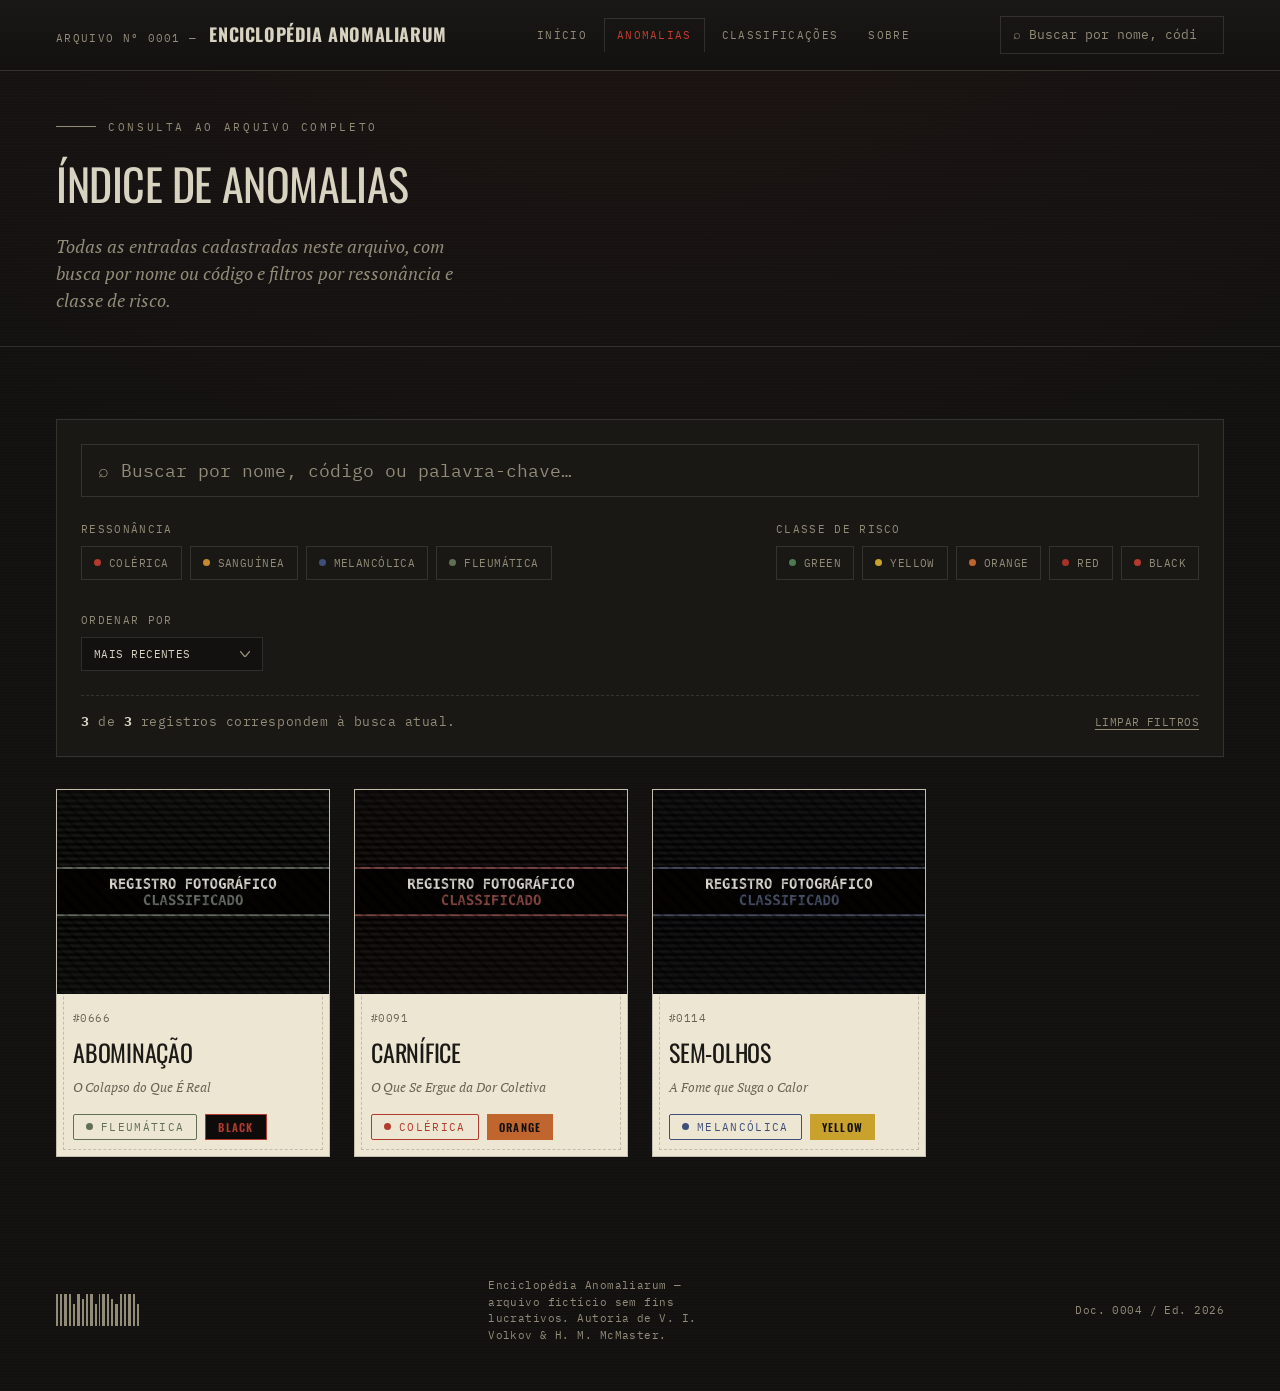
==== anomalias.html @ 09bd47bf "Add files via upload" ====
<!DOCTYPE html>
<html lang="pt-BR">
<head>
  <meta charset="UTF-8">
  <meta name="viewport" content="width=device-width, initial-scale=1.0">
  <title>Índice de Anomalias — Enciclopédia Anomaliarum</title>
  <meta name="description" content="Índice completo de anomalias classificadas, com busca por nome ou código e filtros por ressonância e classe de risco.">

  <link rel="preconnect" href="https://fonts.googleapis.com">
  <link rel="preconnect" href="https://fonts.gstatic.com" crossorigin>
  <link href="https://fonts.googleapis.com/css2?family=Oswald:wght@400;500;600;700&family=IBM+Plex+Mono:wght@400;500;600&family=PT+Serif:ital,wght@0,400;1,400;0,700&display=swap" rel="stylesheet">

  <link rel="stylesheet" href="css/reset.css">
  <link rel="stylesheet" href="css/variables.css">
  <link rel="stylesheet" href="css/style.css">
  <link rel="stylesheet" href="css/components.css">
</head>
<body>
  <a class="skip-link" href="#conteudo">Pular para o conteúdo</a>

  <header class="site-header">
    <div class="container site-header__bar">
      <a href="index.html" class="site-header__brand">
        <span class="case-no">ARQUIVO Nº 0001 —</span>
        <strong>Enciclopédia&nbsp;Anomaliarum</strong>
      </a>

      <nav class="site-nav" aria-label="Navegação principal">
        <a class="dossier-tab" href="index.html">Início</a>
        <a class="dossier-tab" href="anomalias.html" aria-current="page">Anomalias</a>
        <a class="dossier-tab" href="classificacoes.html">Classificações</a>
        <a class="dossier-tab" href="sobre.html">Sobre</a>
      </nav>

      <form class="site-header__search" role="search" action="anomalias.html" method="get">
        <label for="busca-global" class="visually-hidden">Buscar anomalia</label>
        <span aria-hidden="true">⌕</span>
        <input type="search" id="busca-global" name="q" placeholder="Buscar por nome, código…">
      </form>
    </div>
  </header>

  <main id="conteudo">
    <section class="page-hero">
      <div class="container">
        <p class="page-hero__eyebrow">Consulta ao arquivo completo</p>
        <h1 class="page-hero__title">Índice de anomalias</h1>
        <p class="page-hero__lede">
          Todas as entradas cadastradas neste arquivo, com busca por nome
          ou código e filtros por ressonância e classe de risco.
        </p>
      </div>
    </section>

    <section class="section" style="border-bottom: none;">
      <div class="container">

        <form class="filtro-painel" id="form-filtros" role="search" aria-label="Busca e filtros de anomalias">
          <div class="campo-busca-grande">
            <span aria-hidden="true">⌕</span>
            <label for="busca-indice" class="visually-hidden">Buscar por nome, código ou palavra-chave</label>
            <input type="search" id="busca-indice" name="q" placeholder="Buscar por nome, código ou palavra-chave…" autocomplete="off">
          </div>

          <div class="filtro-linha">
            <div class="filtro-grupo" role="group" aria-label="Filtrar por ressonância">
              <span class="filtro-grupo__label">Ressonância</span>
              <div class="filtro-grupo__opcoes" id="filtro-ressonancia">
                <button type="button" class="chip-toggle" style="--chip-cor: var(--res-colerica);" data-ressonancia="colerica" aria-pressed="false">Colérica</button>
                <button type="button" class="chip-toggle" style="--chip-cor: var(--res-sanguinea);" data-ressonancia="sanguinea" aria-pressed="false">Sanguínea</button>
                <button type="button" class="chip-toggle" style="--chip-cor: var(--res-melancolica);" data-ressonancia="melancolica" aria-pressed="false">Melancólica</button>
                <button type="button" class="chip-toggle" style="--chip-cor: var(--res-fleumatica);" data-ressonancia="fleumatica" aria-pressed="false">Fleumática</button>
              </div>
            </div>

            <div class="filtro-grupo" role="group" aria-label="Filtrar por classe de risco">
              <span class="filtro-grupo__label">Classe de risco</span>
              <div class="filtro-grupo__opcoes" id="filtro-classe">
                <button type="button" class="chip-toggle" style="--chip-cor: var(--classe-green);" data-classe="green" aria-pressed="false">Green</button>
                <button type="button" class="chip-toggle" style="--chip-cor: var(--classe-yellow);" data-classe="yellow" aria-pressed="false">Yellow</button>
                <button type="button" class="chip-toggle" style="--chip-cor: var(--classe-orange);" data-classe="orange" aria-pressed="false">Orange</button>
                <button type="button" class="chip-toggle" style="--chip-cor: var(--classe-red);" data-classe="red" aria-pressed="false">Red</button>
                <button type="button" class="chip-toggle" style="--chip-cor: var(--classe-black-outline);" data-classe="black" aria-pressed="false">Black</button>
              </div>
            </div>

            <div class="filtro-grupo">
              <label class="filtro-grupo__label" for="ordenacao">Ordenar por</label>
              <select class="select-mono" id="ordenacao" name="ordenacao">
                <option value="recentes">Mais recentes</option>
                <option value="alfabetica">Ordem alfabética</option>
                <option value="classe">Classe de risco</option>
              </select>
            </div>
          </div>

          <div class="filtro-rodape">
            <p class="resultado-contagem" id="resultado-contagem" aria-live="polite">Carregando arquivo…</p>
            <button type="button" class="btn-limpar" id="btn-limpar-filtros">Limpar filtros</button>
          </div>
        </form>

        <div class="grid-destaques" id="anomalias-grid" style="margin-top: var(--sp-6);" aria-live="polite">
          <div class="estado-vazio">
            <span class="estado-vazio__selo">Carregando</span>
            <h3 class="estado-vazio__titulo">Consultando o arquivo…</h3>
            <p class="estado-vazio__texto">Buscando os registros cadastrados.</p>
          </div>
        </div>

        <noscript>
          <p class="text-faded" style="margin-top: var(--sp-5);">
            Este índice depende de JavaScript para carregar os registros.
            Habilite o JavaScript do navegador para consultar as anomalias.
          </p>
        </noscript>
      </div>
    </section>
  </main>

  <footer class="site-footer">
    <div class="container site-footer__row">
      <div class="barcode" aria-hidden="true">
        <span></span><span></span><span></span><span></span><span></span>
        <span></span><span></span><span></span><span></span><span></span>
        <span></span><span></span><span></span><span></span><span></span>
        <span></span><span></span><span></span><span></span><span></span>
      </div>
      <p class="site-footer__legal">
        Enciclopédia Anomaliarum — arquivo fictício sem fins lucrativos.
        Autoria de V. I. Volkov &amp; H. M. McMaster.
      </p>
      <p class="barcode__caption text-faded">Doc. 0004 / Ed. 2026</p>
    </div>
  </footer>

  <script src="js/utils.js"></script>
  <script src="js/data-loader.js"></script>
  <script src="js/render-cards.js"></script>
  <script src="js/search.js"></script>
  <script src="js/main.js" defer></script>
  <script>
    (function () {
      "use strict";

      var Enciclopedia = window.Enciclopedia;
      var grid = document.getElementById("anomalias-grid");
      var contagemEl = document.getElementById("resultado-contagem");
      var campoBusca = document.getElementById("busca-indice");
      var selectOrdenacao = document.getElementById("ordenacao");
      var btnLimpar = document.getElementById("btn-limpar-filtros");
      var gruposChip = [
        { container: document.getElementById("filtro-ressonancia"), atributo: "ressonancia" },
        { container: document.getElementById("filtro-classe"), atributo: "classe" }
      ];

      var todasAnomalias = [];
      var estado = {
        texto: "",
        ressonancias: new Set(),
        classes: new Set(),
        ordenacao: "recentes"
      };

      function lerParametrosUrl() {
        var params = new URLSearchParams(window.location.search);
        var q = params.get("q");
        if (q) {
          estado.texto = q;
          campoBusca.value = q;
        }
        return params;
      }

      function atualizarContagem(qtdFiltrada, qtdTotal) {
        if (qtdTotal === 0) {
          contagemEl.innerHTML = "Nenhuma anomalia cadastrada no arquivo ainda.";
          return;
        }
        contagemEl.innerHTML =
          "<strong>" + qtdFiltrada + "</strong> de <strong>" + qtdTotal + "</strong> registro" +
          (qtdTotal === 1 ? "" : "s") + " correspondem à busca atual.";
      }

      function renderizarLista() {
        var resultado = Enciclopedia.search.aplicar(todasAnomalias, estado);
        atualizarContagem(resultado.length, todasAnomalias.length);

        if (resultado.length === 0) {
          if (todasAnomalias.length === 0) {
            Enciclopedia.renderCards.renderizarEstadoVazio(grid, {
              titulo: "Nenhuma anomalia cadastrada ainda",
              texto: "Este arquivo está sendo montado. Volte em breve — ou contribua com um novo registro (ver página Sobre)."
            });
          } else {
            Enciclopedia.renderCards.renderizarEstadoVazio(grid, {
              titulo: "Nenhum registro corresponde a esses filtros",
              texto: "Tente remover algum filtro ou ajustar o termo de busca."
            });
          }
          return;
        }

        Enciclopedia.renderCards.renderizar(resultado, grid);
        return resultado;
      }

      function alternarChip(botao, colecao) {
        var pressionado = botao.getAttribute("aria-pressed") === "true";
        botao.setAttribute("aria-pressed", String(!pressionado));
        var chave = botao.dataset.ressonancia || botao.dataset.classe;
        if (pressionado) {
          colecao.delete(chave);
        } else {
          colecao.add(chave);
        }
      }

      function limparFiltros() {
        estado.texto = "";
        estado.ressonancias.clear();
        estado.classes.clear();
        estado.ordenacao = "recentes";
        campoBusca.value = "";
        selectOrdenacao.value = "recentes";
        document.querySelectorAll(".chip-toggle").forEach(function (chip) {
          chip.setAttribute("aria-pressed", "false");
        });
        renderizarLista();
      }

      function sortearAnomalia() {
        if (todasAnomalias.length === 0) return;
        var escolhida = todasAnomalias[Math.floor(Math.random() * todasAnomalias.length)];
        limparFiltros();
        requestAnimationFrame(function () {
          var card = grid.querySelector('[data-slug="' + CSS.escape(escolhida.slug) + '"]');
          if (!card) return;
          card.scrollIntoView({ behavior: "smooth", block: "center" });
          card.classList.add("card-anomalia--sorteada");
          card.setAttribute("tabindex", "-1");
          card.focus({ preventScroll: true });
          setTimeout(function () {
            card.classList.remove("card-anomalia--sorteada");
          }, 2600);
        });
      }

      function inicializarEventos() {
        campoBusca.addEventListener(
          "input",
          Enciclopedia.utils.debounce(function () {
            estado.texto = campoBusca.value;
            renderizarLista();
          }, 200)
        );

        selectOrdenacao.addEventListener("change", function () {
          estado.ordenacao = selectOrdenacao.value;
          renderizarLista();
        });

        gruposChip.forEach(function (grupo) {
          if (!grupo.container) return;
          grupo.container.addEventListener("click", function (evento) {
            var botao = evento.target.closest(".chip-toggle");
            if (!botao) return;
            var colecao = grupo.atributo === "ressonancia" ? estado.ressonancias : estado.classes;
            alternarChip(botao, colecao);
            renderizarLista();
          });
        });

        btnLimpar.addEventListener("click", limparFiltros);

        document.getElementById("form-filtros").addEventListener("submit", function (evento) {
          evento.preventDefault();
        });
      }

      async function iniciar() {
        var params = lerParametrosUrl();
        inicializarEventos();

        try {
          todasAnomalias = await Enciclopedia.dataLoader.carregarTodas();
        } catch (erro) {
          Enciclopedia.renderCards.renderizarErro(grid, erro);
          contagemEl.textContent = "Não foi possível carregar o arquivo.";
          return;
        }

        renderizarLista();

        if (params.get("aleatoria") === "1") {
          sortearAnomalia();
        }
      }

      iniciar();
    })();
  </script>
</body>
</html>
---- css/variables.css ----
/* ==========================================================================
   variables.css — design tokens
   Enciclopédia Anomaliarum

   Direção visual: arquivo confidencial de uma instituição de contenção
   pós-soviética — sala de arquivo escura, pastas de papel envelhecido,
   carimbos de tinta vermelha, máquina de escrever, fichas datilografadas.
   ========================================================================== */

:root {
  /* ---------- Cor: base ---------- */
  --bg-void: #121110;         /* sala de arquivo — fundo geral do site */
  --bg-void-raised: #1a1815;  /* painéis sobre o fundo escuro */
  --bg-paper: #ede6d3;        /* papel envelhecido — cards, fichas */
  --bg-paper-dark: #ddd3b4;   /* papel em sombra / hover */
  --bg-paper-hatch: #e2d9bf;  /* variação para textura/hachura */

  --ink: #1c1a16;             /* tinta escura sobre papel */
  --ink-soft: #3a352c;
  --ink-faded: #6b6455;       /* texto secundário sobre papel */
  --paper-on-void: #d8d2c1;   /* texto claro tipo "papel" sobre o void */
  --paper-on-void-faded: #928b78;

  --red-stamp: #a6332b;       /* carimbo CLASSIFIED */
  --red-stamp-dark: #7c231d;
  --red-stamp-bright: #c23c2f;

  --line-hairline-void: rgba(216, 210, 193, 0.14);
  --line-hairline-paper: rgba(28, 26, 22, 0.2);
  --line-dashed-void: rgba(216, 210, 193, 0.28);

  /* ---------- Cor: ressonâncias ---------- */
  --res-colerica: #b23a2e;      /* vermelho — violência, instinto */
  --res-colerica-bg: #2a1512;
  --res-sanguinea: #c68a2e;     /* laranja/dourado — vício, êxtase */
  --res-sanguinea-bg: #2a2011;
  --res-melancolica: #3f4f7a;   /* azul petróleo/roxo escuro — perda, fim */
  --res-melancolica-bg: #141a29;
  --res-fleumatica: #616f57;    /* verde acinzentado — apatia, ausência */
  --res-fleumatica-bg: #191d16;

  /* ---------- Cor: classes de risco ---------- */
  --classe-green: #4c7a52;
  --classe-yellow: #c9a22e;
  --classe-orange: #c1652e;
  --classe-red: #a6332b;
  --classe-black: #0d0c0b;
  --classe-black-outline: #b23a2e;

  /* ---------- Tipografia ---------- */
  /* Display / carimbos / títulos institucionais — condensada, maiúscula */
  --font-display: "Oswald", "Arial Narrow", sans-serif;
  /* Dados de ficha, técnico, código — máquina de escrever */
  --font-mono: "IBM Plex Mono", "Courier New", monospace;
  /* Narrativa, descrições, lore — serifada, suporta cirílico */
  --font-serif: "PT Serif", Georgia, serif;

  --fs-000: 0.6875rem;  /* 11px — legendas, metadados */
  --fs-00: 0.8125rem;   /* 13px — corpo pequeno */
  --fs-0: 0.9375rem;    /* 15px — corpo padrão */
  --fs-1: 1.125rem;     /* 18px */
  --fs-2: 1.5rem;       /* 24px */
  --fs-3: 2rem;         /* 32px */
  --fs-4: 2.75rem;      /* 44px */
  --fs-5: 4.25rem;      /* 68px — hero */

  --lh-tight: 1.1;
  --lh-normal: 1.5;
  --lh-loose: 1.75;

  --tracking-tight: -0.01em;
  --tracking-normal: 0;
  --tracking-wide: 0.04em;
  --tracking-wider: 0.12em;
  --tracking-widest: 0.24em;

  /* ---------- Espaçamento ---------- */
  --sp-1: 0.25rem;
  --sp-2: 0.5rem;
  --sp-3: 0.75rem;
  --sp-4: 1rem;
  --sp-5: 1.5rem;
  --sp-6: 2rem;
  --sp-7: 3rem;
  --sp-8: 4.5rem;
  --sp-9: 6.5rem;

  /* ---------- Layout ---------- */
  --content-max: 76rem;
  --content-narrow: 44rem;
  --radius-none: 0;
  --radius-sm: 2px;

  /* ---------- Sombra / elevação (sutil, sem glow moderno) ---------- */
  --shadow-paper: 0 1px 0 rgba(0, 0, 0, 0.4), 0 12px 24px -12px rgba(0, 0, 0, 0.6);
  --shadow-stamp: 0 0 0 1px rgba(166, 51, 43, 0.35);

  /* ---------- Motion ---------- */
  --ease-out: cubic-bezier(0.16, 1, 0.3, 1);
  --dur-fast: 120ms;
  --dur-normal: 240ms;
  --dur-slow: 480ms;
}
---- css/style.css ----
/* ==========================================================================
   style.css — layout e estilos gerais
   Enciclopédia Anomaliarum
   ========================================================================== */

body {
  background: var(--bg-void);
  color: var(--paper-on-void);
  font-family: var(--font-serif);
  font-size: var(--fs-0);
  line-height: var(--lh-normal);
  background-image:
    radial-gradient(ellipse 80% 50% at 50% -10%, rgba(166, 51, 43, 0.08), transparent),
    repeating-linear-gradient(0deg, rgba(255,255,255,0.012) 0 1px, transparent 1px 3px);
}

.container {
  max-width: var(--content-max);
  margin-inline: auto;
  padding-inline: var(--sp-5);
}

a {
  transition: color var(--dur-fast) var(--ease-out);
}

/* ---------- Skip link (acessibilidade) ---------- */
.skip-link {
  position: absolute;
  left: -9999px;
  top: 0;
  background: var(--red-stamp);
  color: var(--bg-paper);
  padding: var(--sp-3) var(--sp-4);
  z-index: 100;
  font-family: var(--font-mono);
  text-transform: uppercase;
  letter-spacing: var(--tracking-wide);
}

.skip-link:focus {
  left: var(--sp-4);
  top: var(--sp-4);
}

:focus-visible {
  outline: 2px solid var(--red-stamp-bright);
  outline-offset: 2px;
}

/* ---------- Header ---------- */
.site-header {
  border-bottom: 1px solid var(--line-hairline-void);
  background: linear-gradient(180deg, var(--bg-void-raised), var(--bg-void));
  position: sticky;
  top: 0;
  z-index: 50;
  backdrop-filter: blur(6px);
}

.site-header__bar {
  display: flex;
  align-items: center;
  justify-content: space-between;
  gap: var(--sp-5);
  padding-block: var(--sp-4);
  flex-wrap: wrap;
}

.site-header__brand {
  display: flex;
  align-items: baseline;
  gap: var(--sp-3);
  font-family: var(--font-display);
  text-transform: uppercase;
  letter-spacing: var(--tracking-wide);
}

.site-header__brand .case-no {
  font-family: var(--font-mono);
  font-size: var(--fs-000);
  color: var(--paper-on-void-faded);
  letter-spacing: var(--tracking-wider);
}

.site-header__brand strong {
  font-size: var(--fs-1);
}

.site-nav {
  display: flex;
  gap: var(--sp-1);
  flex-wrap: wrap;
}

.site-header__search {
  display: flex;
  align-items: center;
  gap: var(--sp-2);
  border: 1px solid var(--line-hairline-void);
  padding: var(--sp-2) var(--sp-3);
  font-family: var(--font-mono);
  font-size: var(--fs-00);
  color: var(--paper-on-void-faded);
  min-width: 14rem;
}

.site-header__search input {
  flex: 1;
  color: var(--paper-on-void);
}

.site-header__search input::placeholder {
  color: var(--paper-on-void-faded);
}

/* ---------- Hero ---------- */
.hero {
  padding-block: var(--sp-9) var(--sp-8);
  position: relative;
  overflow: hidden;
  border-bottom: 1px solid var(--line-hairline-void);
}

.hero__hex-field {
  position: absolute;
  inset: 0;
  z-index: -1;
  opacity: 0.5;
  background-image: url("data:image/svg+xml,%3Csvg xmlns='http://www.w3.org/2000/svg' width='60' height='104' viewBox='0 0 60 104'%3E%3Cpath d='M30 0 L60 17.3 L60 52 L30 69.3 L0 52 L0 17.3 Z' fill='none' stroke='%23d8d2c1' stroke-opacity='0.10' stroke-width='1'/%3E%3C/svg%3E");
  background-size: 90px 156px;
  mask-image: radial-gradient(ellipse 70% 60% at 70% 20%, black, transparent 75%);
}

.hero__eyebrow {
  display: flex;
  align-items: center;
  gap: var(--sp-3);
  font-family: var(--font-mono);
  font-size: var(--fs-000);
  color: var(--paper-on-void-faded);
  text-transform: uppercase;
  letter-spacing: var(--tracking-widest);
  margin-bottom: var(--sp-5);
}

.hero__eyebrow::before {
  content: "";
  width: 2.5rem;
  height: 1px;
  background: var(--paper-on-void-faded);
}

.hero__grid {
  display: grid;
  grid-template-columns: 1fr auto;
  gap: var(--sp-7);
  align-items: end;
}

.hero__title-ru {
  font-family: var(--font-display);
  font-size: var(--fs-1);
  letter-spacing: var(--tracking-widest);
  color: var(--paper-on-void-faded);
  text-transform: uppercase;
  margin-bottom: var(--sp-2);
}

.hero__title {
  font-family: var(--font-display);
  font-size: clamp(2.5rem, 6vw, var(--fs-5));
  line-height: var(--lh-tight);
  letter-spacing: var(--tracking-tight);
  text-transform: uppercase;
  max-width: 16ch;
}

.hero__title em {
  font-style: normal;
  color: var(--red-stamp-bright);
}

.hero__lede {
  font-family: var(--font-serif);
  font-style: italic;
  font-size: var(--fs-1);
  color: var(--paper-on-void-faded);
  max-width: 42ch;
  margin-top: var(--sp-5);
}

.hero__actions {
  display: flex;
  gap: var(--sp-4);
  margin-top: var(--sp-6);
  flex-wrap: wrap;
}

.hero__stamp-wrap {
  justify-self: end;
}

/* ---------- Botões ---------- */
.btn {
  display: inline-flex;
  align-items: center;
  gap: var(--sp-2);
  padding: var(--sp-3) var(--sp-5);
  font-family: var(--font-mono);
  font-size: var(--fs-00);
  text-transform: uppercase;
  letter-spacing: var(--tracking-wide);
  border: 1px solid var(--paper-on-void);
  color: var(--paper-on-void);
}

.btn:hover,
.btn:focus-visible {
  background: var(--paper-on-void);
  color: var(--bg-void);
}

.btn--primary {
  background: var(--red-stamp);
  border-color: var(--red-stamp);
  color: var(--bg-paper);
}

.btn--primary:hover,
.btn--primary:focus-visible {
  background: var(--red-stamp-bright);
  border-color: var(--red-stamp-bright);
  color: var(--bg-paper);
}

/* ---------- Seções gerais ---------- */
.section {
  padding-block: var(--sp-8);
  border-bottom: 1px solid var(--line-hairline-void);
}

.section__header {
  display: flex;
  justify-content: space-between;
  align-items: baseline;
  gap: var(--sp-4);
  margin-bottom: var(--sp-6);
  flex-wrap: wrap;
}

.section__eyebrow {
  font-family: var(--font-mono);
  font-size: var(--fs-000);
  color: var(--paper-on-void-faded);
  text-transform: uppercase;
  letter-spacing: var(--tracking-widest);
}

.section__title {
  font-family: var(--font-display);
  font-size: var(--fs-3);
  text-transform: uppercase;
  letter-spacing: var(--tracking-tight);
}

.section__link {
  font-family: var(--font-mono);
  font-size: var(--fs-00);
  color: var(--red-stamp-bright);
  text-transform: uppercase;
  letter-spacing: var(--tracking-wide);
  white-space: nowrap;
}

/* ---------- Grid de destaques ---------- */
.grid-destaques {
  display: grid;
  grid-template-columns: repeat(auto-fill, minmax(15.5rem, 1fr));
  gap: var(--sp-5);
}

/* ---------- Painel de avisos ---------- */
.panel-aviso {
  background: var(--bg-void-raised);
  border: 1px solid var(--line-hairline-void);
  border-left: 3px solid var(--red-stamp);
  padding: var(--sp-5);
  display: flex;
  flex-direction: column;
  gap: var(--sp-2);
}

.panel-aviso__label {
  font-family: var(--font-mono);
  font-size: var(--fs-000);
  color: var(--red-stamp-bright);
  text-transform: uppercase;
  letter-spacing: var(--tracking-wider);
}

.panel-aviso__lista {
  display: flex;
  flex-direction: column;
  gap: var(--sp-3);
}

.panel-aviso__item {
  font-family: var(--font-mono);
  font-size: var(--fs-00);
  color: var(--paper-on-void-faded);
  padding-block: var(--sp-2);
  border-bottom: 1px dashed var(--line-hairline-void);
  display: flex;
  justify-content: space-between;
  gap: var(--sp-3);
}

.panel-aviso__item:last-child {
  border-bottom: none;
}

/* ---------- Bloco anomalia aleatória ---------- */
.panel-aleatoria {
  display: flex;
  flex-direction: column;
  align-items: flex-start;
  gap: var(--sp-4);
  background: var(--bg-paper);
  color: var(--ink);
  padding: var(--sp-6);
  position: relative;
}

.panel-aleatoria::before {
  content: "";
  position: absolute;
  inset: 6px;
  border: 1px dashed var(--line-hairline-paper);
  pointer-events: none;
}

.panel-aleatoria__title {
  font-family: var(--font-display);
  font-size: var(--fs-2);
  text-transform: uppercase;
}

.panel-aleatoria__desc {
  font-family: var(--font-serif);
  font-style: italic;
  color: var(--ink-faded);
  max-width: 32ch;
}

/* ---------- Footer ---------- */
.site-footer {
  padding-block: var(--sp-7);
}

.site-footer__row {
  display: flex;
  justify-content: space-between;
  align-items: center;
  gap: var(--sp-5);
  flex-wrap: wrap;
  color: var(--paper-on-void-faded);
}

.site-footer__legal {
  font-family: var(--font-mono);
  font-size: var(--fs-000);
  letter-spacing: var(--tracking-wide);
  max-width: 34ch;
}

/* ---------- Utilitários ---------- */
.text-faded { color: var(--paper-on-void-faded); }
.visually-hidden {
  position: absolute;
  width: 1px;
  height: 1px;
  overflow: hidden;
  clip: rect(0 0 0 0);
  white-space: nowrap;
}

/* ---------- Responsivo ---------- */
@media (max-width: 56rem) {
  .hero__grid {
    grid-template-columns: 1fr;
  }
  .hero__stamp-wrap {
    justify-self: start;
  }
}

@media (max-width: 40rem) {
  .container { padding-inline: var(--sp-4); }
  .site-header__search { display: none; }
  .hero { padding-block: var(--sp-7) var(--sp-6); }
}
---- css/components.css ----
/* ==========================================================================
   components.css — carimbos, selos, hexágonos, badges, barcode, cards
   Enciclopédia Anomaliarum
   ========================================================================== */

/* ---------- Carimbo CLASSIFIED ---------- */
.stamp {
  display: inline-flex;
  align-items: center;
  gap: var(--sp-2);
  padding: var(--sp-2) var(--sp-4);
  border: 3px solid var(--red-stamp);
  color: var(--red-stamp);
  font-family: var(--font-display);
  font-size: var(--fs-1);
  font-weight: 600;
  letter-spacing: var(--tracking-widest);
  text-transform: uppercase;
  transform: rotate(-4deg);
  mix-blend-mode: multiply;
  opacity: 0.9;
  position: relative;
  filter: saturate(1.1);
}

.stamp::before,
.stamp::after {
  content: "";
  position: absolute;
  border: 1px solid currentColor;
  opacity: 0.5;
}

.stamp::before {
  inset: 4px;
}

.stamp--sm {
  font-size: var(--fs-000);
  padding: var(--sp-1) var(--sp-3);
  border-width: 2px;
}

/* Textura de tinta desgastada por cima do carimbo */
.stamp__grain {
  position: absolute;
  inset: -6px;
  pointer-events: none;
  opacity: 0.5;
  background-image:
    radial-gradient(circle at 20% 30%, transparent 60%, rgba(0,0,0,0.4) 100%),
    repeating-linear-gradient(115deg, rgba(0,0,0,0.05) 0 2px, transparent 2px 5px);
}

/* ---------- Selo de Ressonância ---------- */
.badge-ressonancia {
  display: inline-flex;
  align-items: center;
  gap: var(--sp-2);
  padding: var(--sp-1) var(--sp-3);
  font-family: var(--font-mono);
  font-size: var(--fs-000);
  letter-spacing: var(--tracking-wider);
  text-transform: uppercase;
  border: 1px solid currentColor;
  border-radius: var(--radius-sm);
}

.badge-ressonancia::before {
  content: "";
  width: 7px;
  height: 7px;
  border-radius: 50%;
  background: currentColor;
  flex-shrink: 0;
}

.badge-ressonancia--colerica   { color: var(--res-colerica); }
.badge-ressonancia--sanguinea  { color: var(--res-sanguinea); }
.badge-ressonancia--melancolica{ color: var(--res-melancolica); }
.badge-ressonancia--fleumatica { color: var(--res-fleumatica); }

/* ---------- Selo de Classe de risco ---------- */
.badge-classe {
  display: inline-flex;
  align-items: center;
  padding: var(--sp-1) var(--sp-3);
  font-family: var(--font-display);
  font-size: var(--fs-000);
  font-weight: 600;
  letter-spacing: var(--tracking-wider);
  text-transform: uppercase;
  color: var(--bg-void);
}

.badge-classe--green  { background: var(--classe-green); }
.badge-classe--yellow { background: var(--classe-yellow); }
.badge-classe--orange { background: var(--classe-orange); }
.badge-classe--red    { background: var(--classe-red); color: var(--paper-on-void); }
.badge-classe--black  {
  background: var(--classe-black);
  color: var(--classe-black-outline);
  border: 1px solid var(--classe-black-outline);
}

/* ---------- Hexágono de atributo ---------- */
.hex {
  --hex-size: 64px;
  width: var(--hex-size);
  height: calc(var(--hex-size) * 1.1547);
  clip-path: polygon(50% 0%, 100% 25%, 100% 75%, 50% 100%, 0% 75%, 0% 25%);
  background: var(--bg-void-raised);
  border: 1px solid var(--line-hairline-void);
  display: flex;
  align-items: center;
  justify-content: center;
  flex-direction: column;
  gap: 2px;
  color: var(--paper-on-void);
  font-family: var(--font-mono);
}

.hex__value {
  font-size: var(--fs-2);
  font-weight: 700;
  line-height: 1;
}

.hex__label {
  font-size: 0.55rem;
  letter-spacing: var(--tracking-wider);
  text-transform: uppercase;
  color: var(--paper-on-void-faded);
}

/* Barra de atributo (alternativa linear ao hexágono, ex: 3/5) */
.attr-bar {
  display: grid;
  grid-template-columns: 6.5rem 1fr auto;
  align-items: center;
  gap: var(--sp-3);
  font-family: var(--font-mono);
  font-size: var(--fs-00);
}

.attr-bar__label {
  text-transform: uppercase;
  letter-spacing: var(--tracking-wide);
  color: var(--ink-faded);
}

.attr-bar__track {
  display: flex;
  gap: 3px;
  height: 10px;
}

.attr-bar__seg {
  flex: 1;
  background: var(--line-hairline-paper);
}

.attr-bar__seg--filled {
  background: var(--red-stamp);
}

.attr-bar__value {
  color: var(--ink-faded);
  font-variant-numeric: tabular-nums;
}

/* ---------- Barcode ---------- */
.barcode {
  display: flex;
  align-items: flex-end;
  gap: 2px;
  height: 32px;
}

.barcode span {
  display: block;
  width: 2px;
  background: currentColor;
  height: 100%;
}

.barcode span:nth-child(3n)  { width: 3px; }
.barcode span:nth-child(5n)  { height: 70%; }
.barcode span:nth-child(7n)  { height: 85%; }
.barcode span:nth-child(11n) { width: 1px; }

.barcode__caption {
  font-family: var(--font-mono);
  font-size: var(--fs-000);
  letter-spacing: var(--tracking-wide);
}

/* ---------- Card de anomalia ---------- */
.card-anomalia {
  background: var(--bg-paper);
  color: var(--ink);
  border: 1px solid var(--line-hairline-paper);
  display: flex;
  flex-direction: column;
  position: relative;
  isolation: isolate;
  transition: transform var(--dur-normal) var(--ease-out);
}

.card-anomalia::before {
  content: "";
  position: absolute;
  inset: 0;
  border: 1px dashed var(--line-hairline-paper);
  margin: 6px;
  pointer-events: none;
  z-index: -1;
}

.card-anomalia:hover,
.card-anomalia:focus-visible {
  transform: translateY(-3px);
}

.card-anomalia__media {
  aspect-ratio: 4 / 3;
  background: var(--bg-paper-hatch);
  overflow: hidden;
}

.card-anomalia__media img {
  width: 100%;
  height: 100%;
  object-fit: cover;
  filter: grayscale(0.5) contrast(1.05);
}

.card-anomalia__body {
  padding: var(--sp-4);
  display: flex;
  flex-direction: column;
  gap: var(--sp-2);
}

.card-anomalia__id {
  font-family: var(--font-mono);
  font-size: var(--fs-000);
  color: var(--ink-faded);
  letter-spacing: var(--tracking-wide);
}

.card-anomalia__nome {
  font-family: var(--font-display);
  font-size: var(--fs-2);
  letter-spacing: var(--tracking-tight);
  text-transform: uppercase;
}

.card-anomalia__titulo {
  font-family: var(--font-serif);
  font-style: italic;
  font-size: var(--fs-00);
  color: var(--ink-faded);
}

.card-anomalia__meta {
  display: flex;
  flex-wrap: wrap;
  gap: var(--sp-2);
  margin-top: var(--sp-2);
}

/* ---------- Hero secundário (páginas de conteúdo fixo) ---------- */
.page-hero {
  padding-block: var(--sp-7) var(--sp-6);
  border-bottom: 1px solid var(--line-hairline-void);
  position: relative;
}

.page-hero__eyebrow {
  font-family: var(--font-mono);
  font-size: var(--fs-000);
  color: var(--paper-on-void-faded);
  text-transform: uppercase;
  letter-spacing: var(--tracking-widest);
  display: flex;
  align-items: center;
  gap: var(--sp-3);
  margin-bottom: var(--sp-4);
}

.page-hero__eyebrow::before {
  content: "";
  width: 2.5rem;
  height: 1px;
  background: var(--paper-on-void-faded);
}

.page-hero__title {
  font-family: var(--font-display);
  font-size: clamp(2rem, 5vw, var(--fs-4));
  text-transform: uppercase;
  letter-spacing: var(--tracking-tight);
  max-width: 20ch;
}

.page-hero__lede {
  font-family: var(--font-serif);
  font-style: italic;
  font-size: var(--fs-1);
  color: var(--paper-on-void-faded);
  max-width: 48ch;
  margin-top: var(--sp-4);
}

/* ---------- Prosa (texto corrido em páginas de conteúdo) ---------- */
.prose {
  max-width: var(--content-narrow);
  font-family: var(--font-serif);
  font-size: var(--fs-1);
  line-height: var(--lh-loose);
  color: var(--paper-on-void);
}

.prose p + p {
  margin-top: var(--sp-4);
}

.prose strong {
  color: var(--red-stamp-bright);
  font-weight: 700;
}

.prose em {
  color: var(--paper-on-void-faded);
}

.prose h3 {
  font-family: var(--font-display);
  font-size: var(--fs-2);
  text-transform: uppercase;
  letter-spacing: var(--tracking-tight);
  margin-top: var(--sp-7);
  margin-bottom: var(--sp-3);
  color: var(--paper-on-void);
}

.prose ul {
  margin-top: var(--sp-3);
  display: flex;
  flex-direction: column;
  gap: var(--sp-2);
}

.prose li {
  padding-left: var(--sp-5);
  position: relative;
}

.prose li::before {
  content: "—";
  position: absolute;
  left: 0;
  color: var(--red-stamp);
}

/* ---------- Caixa de definição (ex: "O que é uma Anomalia") ---------- */
.definicao-box {
  background: var(--bg-paper);
  color: var(--ink);
  padding: var(--sp-6);
  position: relative;
  max-width: var(--content-narrow);
}

.definicao-box::before {
  content: "";
  position: absolute;
  inset: 6px;
  border: 1px dashed var(--line-hairline-paper);
  pointer-events: none;
}

.definicao-box__termo {
  display: inline-flex;
  align-items: center;
  gap: var(--sp-2);
  font-family: var(--font-mono);
  font-size: var(--fs-000);
  letter-spacing: var(--tracking-widest);
  text-transform: uppercase;
  color: var(--red-stamp);
  margin-bottom: var(--sp-3);
}

.definicao-box__texto {
  font-family: var(--font-serif);
  font-size: var(--fs-1);
  line-height: var(--lh-loose);
}

.definicao-box__texto strong {
  font-family: var(--font-display);
  font-style: normal;
  text-transform: uppercase;
  letter-spacing: var(--tracking-wide);
}

/* ---------- Card de ressonância (página Classificações) ---------- */
.card-ressonancia {
  background: var(--bg-void-raised);
  border: 1px solid var(--line-hairline-void);
  border-top: 3px solid var(--res-cor, var(--red-stamp));
  padding: var(--sp-5);
  display: flex;
  flex-direction: column;
  gap: var(--sp-4);
}

.card-ressonancia__nome {
  font-family: var(--font-display);
  font-size: var(--fs-2);
  text-transform: uppercase;
  letter-spacing: var(--tracking-tight);
  color: var(--res-cor, var(--paper-on-void));
  display: flex;
  align-items: center;
  gap: var(--sp-3);
}

.card-ressonancia__nome::before {
  content: "";
  width: 12px;
  height: 12px;
  border-radius: 50%;
  background: var(--res-cor, var(--paper-on-void));
  flex-shrink: 0;
}

.card-ressonancia__nome-original {
  font-family: var(--font-mono);
  font-size: var(--fs-000);
  color: var(--paper-on-void-faded);
  letter-spacing: var(--tracking-wide);
  text-transform: none;
}

.card-ressonancia__desc {
  font-family: var(--font-serif);
  font-style: italic;
  font-size: var(--fs-00);
  color: var(--paper-on-void-faded);
}

.chip-list {
  display: flex;
  flex-wrap: wrap;
  gap: var(--sp-2);
}

.chip {
  font-family: var(--font-mono);
  font-size: var(--fs-000);
  letter-spacing: var(--tracking-wide);
  text-transform: uppercase;
  padding: var(--sp-1) var(--sp-2);
  border: 1px solid var(--line-hairline-void);
  color: var(--paper-on-void-faded);
}

/* ---------- Exemplos fantásticos (referências de ficção por ressonância) ---------- */
.card-ressonancia__exemplos {
  margin-top: var(--sp-4);
  padding-top: var(--sp-3);
  border-top: 1px dashed var(--line-hairline-void);
}

.card-ressonancia__exemplos-label {
  display: block;
  font-family: var(--font-mono);
  font-size: var(--fs-000);
  letter-spacing: var(--tracking-wider);
  text-transform: uppercase;
  color: var(--res-cor, var(--paper-on-void-faded));
  margin-bottom: var(--sp-2);
}

.lista-exemplos {
  display: flex;
  flex-wrap: wrap;
  column-gap: var(--sp-2);
  row-gap: var(--sp-1);
}

.exemplo-fantastico {
  font-family: var(--font-serif);
  font-style: italic;
  font-size: var(--fs-00);
  color: var(--paper-on-void);
}

.exemplo-fantastico:not(:last-child)::after {
  content: "•";
  display: inline-block;
  margin-left: var(--sp-2);
  font-style: normal;
  color: var(--line-hairline-void);
}

/* ---------- Tabela / legenda de classes de risco ---------- */
.legenda-classes {
  width: 100%;
  max-width: var(--content-max);
  border-collapse: collapse;
}

.legenda-classes th {
  text-align: left;
  font-family: var(--font-mono);
  font-size: var(--fs-000);
  letter-spacing: var(--tracking-wider);
  text-transform: uppercase;
  color: var(--paper-on-void-faded);
  padding-block: var(--sp-3);
  border-bottom: 1px solid var(--line-hairline-void);
}

.legenda-classes td {
  padding-block: var(--sp-4);
  border-bottom: 1px solid var(--line-hairline-void);
  vertical-align: top;
  font-family: var(--font-serif);
  font-size: var(--fs-00);
  color: var(--paper-on-void);
}

.legenda-classes td:first-child {
  width: 8rem;
}

.legenda-classes__desc {
  color: var(--paper-on-void-faded);
}

.legenda-classes__protocolo {
  font-family: var(--font-mono);
  font-size: var(--fs-000);
  color: var(--paper-on-void-faded);
  letter-spacing: var(--tracking-wide);
}

/* ---------- Lista de regras numeradas (Sobre / contribuição) ---------- */
.passo-lista {
  display: flex;
  flex-direction: column;
  gap: 0;
  max-width: var(--content-narrow);
  counter-reset: passo;
}

.passo-item {
  display: grid;
  grid-template-columns: 3rem 1fr;
  gap: var(--sp-4);
  padding-block: var(--sp-5);
  border-bottom: 1px dashed var(--line-hairline-void);
}

.passo-item:first-child {
  padding-top: 0;
}

.passo-item:last-child {
  border-bottom: none;
}

.passo-item__numero {
  counter-increment: passo;
  font-family: var(--font-display);
  font-size: var(--fs-2);
  color: var(--red-stamp);
}

.passo-item__numero::before {
  content: counter(passo, decimal-leading-zero);
}

.passo-item__titulo {
  font-family: var(--font-display);
  font-size: var(--fs-1);
  text-transform: uppercase;
  letter-spacing: var(--tracking-tight);
  margin-bottom: var(--sp-2);
}

.passo-item__texto {
  font-family: var(--font-serif);
  color: var(--paper-on-void-faded);
  line-height: var(--lh-loose);
}

.passo-item__texto code {
  font-family: var(--font-mono);
  background: var(--bg-void);
  padding: 0.1em 0.4em;
  color: var(--paper-on-void);
  font-size: 0.85em;
}

/* ---------- Painel de filtros (página Anomalias) ---------- */
.filtro-painel {
  background: var(--bg-void-raised);
  border: 1px solid var(--line-hairline-void);
  padding: var(--sp-5);
  display: flex;
  flex-direction: column;
  gap: var(--sp-5);
}

.campo-busca-grande {
  display: flex;
  align-items: center;
  gap: var(--sp-3);
  border: 1px solid var(--line-hairline-void);
  padding: var(--sp-3) var(--sp-4);
  font-family: var(--font-mono);
  font-size: var(--fs-1);
  color: var(--paper-on-void-faded);
}

.campo-busca-grande input {
  flex: 1;
  color: var(--paper-on-void);
}

.campo-busca-grande input::placeholder {
  color: var(--paper-on-void-faded);
}

.filtro-linha {
  display: flex;
  flex-wrap: wrap;
  gap: var(--sp-6);
  align-items: flex-start;
  justify-content: space-between;
}

.filtro-grupo {
  display: flex;
  flex-direction: column;
  gap: var(--sp-2);
}

.filtro-grupo__label {
  font-family: var(--font-mono);
  font-size: var(--fs-000);
  letter-spacing: var(--tracking-wider);
  text-transform: uppercase;
  color: var(--paper-on-void-faded);
}

.filtro-grupo__opcoes {
  display: flex;
  flex-wrap: wrap;
  gap: var(--sp-2);
}

.chip-toggle {
  font-family: var(--font-mono);
  font-size: var(--fs-000);
  letter-spacing: var(--tracking-wide);
  text-transform: uppercase;
  padding: var(--sp-2) var(--sp-3);
  border: 1px solid var(--line-hairline-void);
  color: var(--paper-on-void-faded);
  display: inline-flex;
  align-items: center;
  gap: var(--sp-2);
  transition: color var(--dur-fast) var(--ease-out), border-color var(--dur-fast) var(--ease-out), background var(--dur-fast) var(--ease-out);
}

.chip-toggle::before {
  content: "";
  width: 7px;
  height: 7px;
  border-radius: 50%;
  background: var(--chip-cor, currentColor);
  flex-shrink: 0;
}

.chip-toggle:hover,
.chip-toggle:focus-visible {
  color: var(--paper-on-void);
  border-color: var(--paper-on-void-faded);
}

.chip-toggle[aria-pressed="true"] {
  color: var(--bg-void);
  background: var(--chip-cor, var(--paper-on-void));
  border-color: var(--chip-cor, var(--paper-on-void));
}

.select-mono {
  font-family: var(--font-mono);
  font-size: var(--fs-000);
  letter-spacing: var(--tracking-wide);
  text-transform: uppercase;
  color: var(--paper-on-void);
  background: var(--bg-void);
  border: 1px solid var(--line-hairline-void);
  padding: var(--sp-2) var(--sp-3);
  appearance: none;
  background-image: url("data:image/svg+xml,%3Csvg xmlns='http://www.w3.org/2000/svg' width='10' height='6'%3E%3Cpath d='M0 0 L5 6 L10 0' fill='none' stroke='%23928b78' stroke-width='1.4'/%3E%3C/svg%3E");
  background-repeat: no-repeat;
  background-position: right var(--sp-3) center;
  padding-right: var(--sp-7);
}

.filtro-rodape {
  display: flex;
  justify-content: space-between;
  align-items: center;
  gap: var(--sp-4);
  flex-wrap: wrap;
  padding-top: var(--sp-4);
  border-top: 1px dashed var(--line-hairline-void);
}

.btn-limpar {
  font-family: var(--font-mono);
  font-size: var(--fs-000);
  letter-spacing: var(--tracking-wide);
  text-transform: uppercase;
  color: var(--paper-on-void-faded);
  text-decoration: underline;
  text-underline-offset: 3px;
}

.btn-limpar:hover,
.btn-limpar:focus-visible {
  color: var(--red-stamp-bright);
}

.resultado-contagem {
  font-family: var(--font-mono);
  font-size: var(--fs-00);
  color: var(--paper-on-void-faded);
  letter-spacing: var(--tracking-wide);
}

.resultado-contagem strong {
  color: var(--paper-on-void);
}

/* ---------- Estado vazio ---------- */
.estado-vazio {
  grid-column: 1 / -1;
  border: 1px dashed var(--line-hairline-void);
  padding: var(--sp-8) var(--sp-6);
  display: flex;
  flex-direction: column;
  align-items: flex-start;
  gap: var(--sp-2);
}

.estado-vazio__selo {
  font-family: var(--font-mono);
  font-size: var(--fs-000);
  color: var(--red-stamp-bright);
  text-transform: uppercase;
  letter-spacing: var(--tracking-wider);
}

.estado-vazio__titulo {
  font-family: var(--font-display);
  font-size: var(--fs-2);
  text-transform: uppercase;
  letter-spacing: var(--tracking-tight);
}

.estado-vazio__texto {
  font-family: var(--font-serif);
  color: var(--paper-on-void-faded);
  max-width: 40ch;
}

.estado-vazio__texto code {
  font-family: var(--font-mono);
  background: var(--bg-void);
  padding: 0.1em 0.4em;
  font-size: 0.85em;
}

/* Destaque temporário do card sorteado (Consulta rápida / anomalia aleatória) */
.card-anomalia--sorteada {
  outline: 2px solid var(--red-stamp-bright);
  outline-offset: 4px;
}

/* ---------- Aba de dossiê (usada na navegação) ---------- */
.dossier-tab {
  font-family: var(--font-mono);
  font-size: var(--fs-000);
  letter-spacing: var(--tracking-wider);
  text-transform: uppercase;
  color: var(--paper-on-void-faded);
  padding: var(--sp-2) var(--sp-3);
  border: 1px solid transparent;
  border-bottom: none;
  transition: color var(--dur-fast) var(--ease-out), border-color var(--dur-fast) var(--ease-out);
}

.dossier-tab:hover,
.dossier-tab:focus-visible,
.dossier-tab[aria-current="page"] {
  color: var(--paper-on-void);
  border-color: var(--line-hairline-void);
}

.dossier-tab[aria-current="page"] {
  color: var(--red-stamp-bright);
}
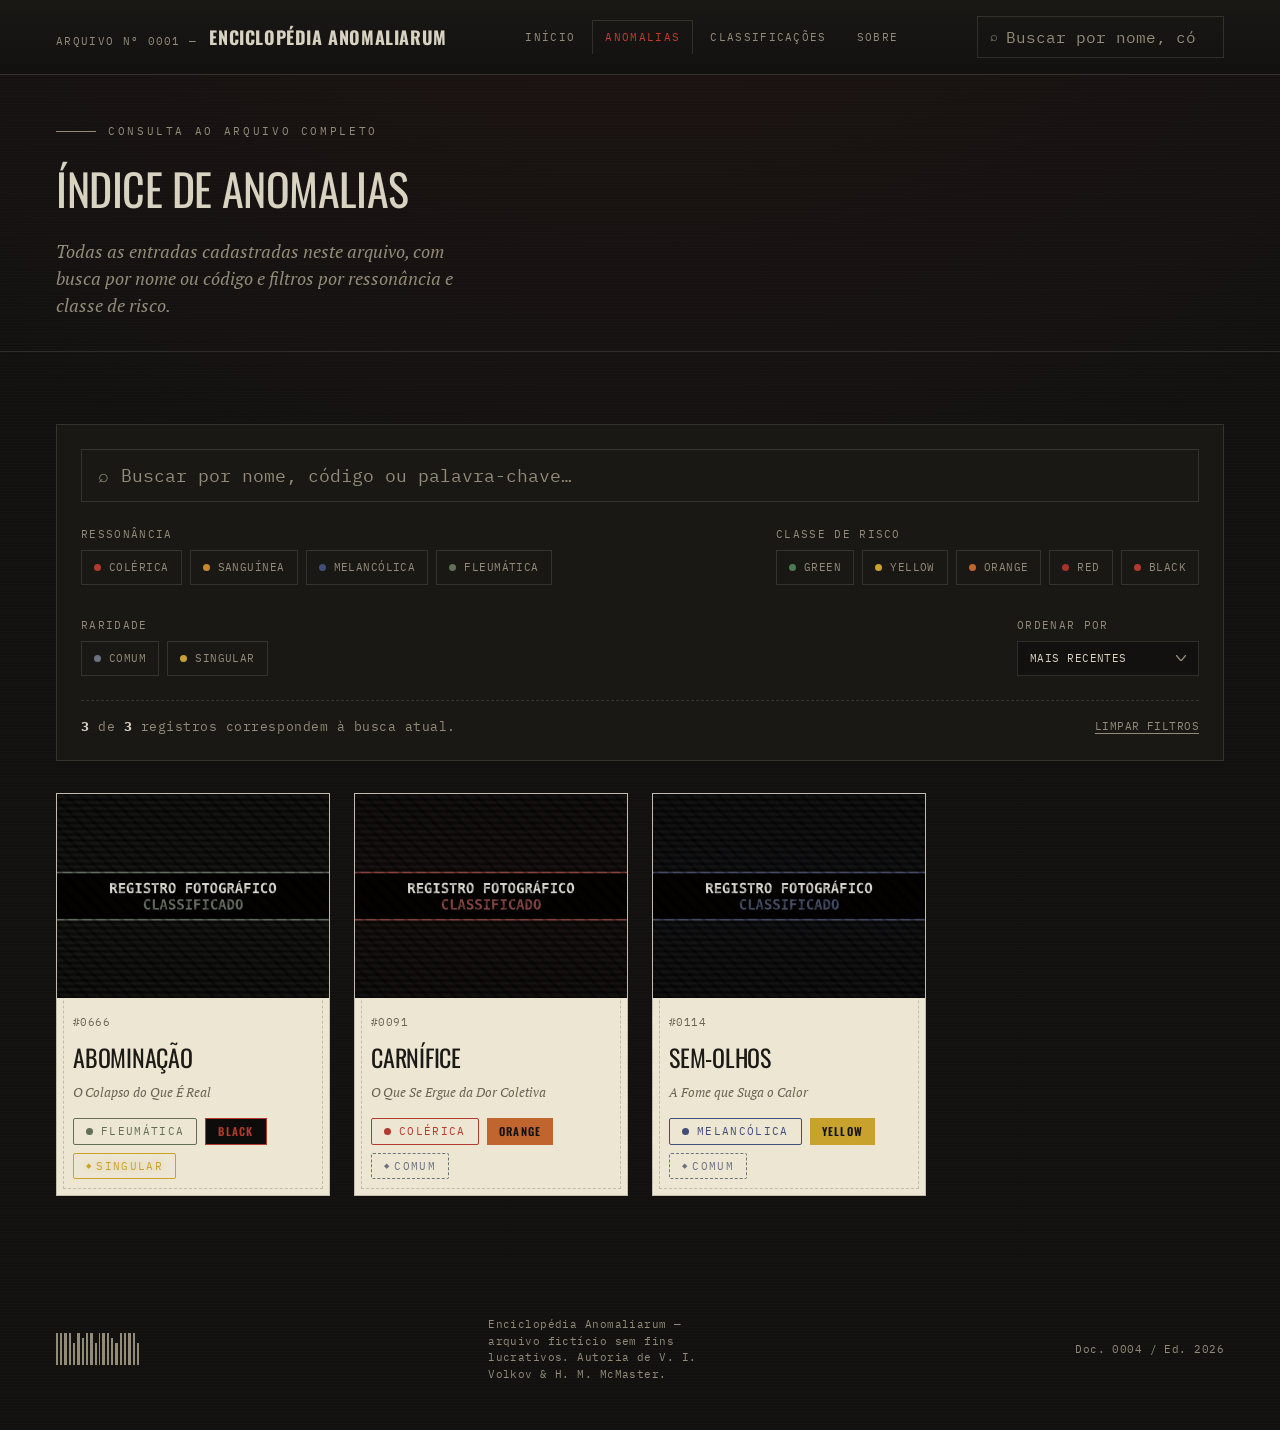
==== commit dd83bbe3: "Add files via upload" ====
--- a/anomalias.html
+++ b/anomalias.html
@@ -81,6 +81,14 @@
                 <button type="button" class="chip-toggle" style="--chip-cor: var(--classe-orange);" data-classe="orange" aria-pressed="false">Orange</button>
                 <button type="button" class="chip-toggle" style="--chip-cor: var(--classe-red);" data-classe="red" aria-pressed="false">Red</button>
                 <button type="button" class="chip-toggle" style="--chip-cor: var(--classe-black-outline);" data-classe="black" aria-pressed="false">Black</button>
+              </div>
+            </div>
+
+            <div class="filtro-grupo" role="group" aria-label="Filtrar por raridade">
+              <span class="filtro-grupo__label">Raridade</span>
+              <div class="filtro-grupo__opcoes" id="filtro-raridade">
+                <button type="button" class="chip-toggle" style="--chip-cor: var(--raridade-comum);" data-raridade="comum" aria-pressed="false">Comum</button>
+                <button type="button" class="chip-toggle" style="--chip-cor: var(--raridade-singular);" data-raridade="singular" aria-pressed="false">Singular</button>
               </div>
             </div>
 
@@ -151,7 +159,8 @@
       var btnLimpar = document.getElementById("btn-limpar-filtros");
       var gruposChip = [
         { container: document.getElementById("filtro-ressonancia"), atributo: "ressonancia" },
-        { container: document.getElementById("filtro-classe"), atributo: "classe" }
+        { container: document.getElementById("filtro-classe"), atributo: "classe" },
+        { container: document.getElementById("filtro-raridade"), atributo: "raridade" }
       ];
 
       var todasAnomalias = [];
@@ -159,6 +168,7 @@
         texto: "",
         ressonancias: new Set(),
         classes: new Set(),
+        raridades: new Set(),
         ordenacao: "recentes"
       };
 
@@ -208,7 +218,7 @@
       function alternarChip(botao, colecao) {
         var pressionado = botao.getAttribute("aria-pressed") === "true";
         botao.setAttribute("aria-pressed", String(!pressionado));
-        var chave = botao.dataset.ressonancia || botao.dataset.classe;
+        var chave = botao.dataset.ressonancia || botao.dataset.classe || botao.dataset.raridade;
         if (pressionado) {
           colecao.delete(chave);
         } else {
@@ -220,6 +230,7 @@
         estado.texto = "";
         estado.ressonancias.clear();
         estado.classes.clear();
+        estado.raridades.clear();
         estado.ordenacao = "recentes";
         campoBusca.value = "";
         selectOrdenacao.value = "recentes";
@@ -265,7 +276,10 @@
           grupo.container.addEventListener("click", function (evento) {
             var botao = evento.target.closest(".chip-toggle");
             if (!botao) return;
-            var colecao = grupo.atributo === "ressonancia" ? estado.ressonancias : estado.classes;
+            var colecao =
+              grupo.atributo === "ressonancia" ? estado.ressonancias :
+              grupo.atributo === "classe" ? estado.classes :
+              estado.raridades;
             alternarChip(botao, colecao);
             renderizarLista();
           });
--- a/css/variables.css
+++ b/css/variables.css
@@ -46,6 +46,10 @@
   --classe-red: #a6332b;
   --classe-black: #0d0c0b;
   --classe-black-outline: #b23a2e;
+
+  /* ---------- Cor: raridade ---------- */
+  --raridade-comum: #6b7280;      /* cinza — ocorrência frequente, catalogada */
+  --raridade-singular: #c9a22e;   /* dourado — registro único, sem precedentes */
 
   /* ---------- Tipografia ---------- */
   /* Display / carimbos / títulos institucionais — condensada, maiúscula */
--- a/css/style.css
+++ b/css/style.css
@@ -74,6 +74,7 @@
   font-family: var(--font-display);
   text-transform: uppercase;
   letter-spacing: var(--tracking-wide);
+  min-width: 0;
 }
 
 .site-header__brand .case-no {
@@ -81,6 +82,7 @@
   font-size: var(--fs-000);
   color: var(--paper-on-void-faded);
   letter-spacing: var(--tracking-wider);
+  white-space: nowrap;
 }
 
 .site-header__brand strong {
@@ -108,6 +110,8 @@
 .site-header__search input {
   flex: 1;
   color: var(--paper-on-void);
+  /* impede o zoom automático do iOS Safari em inputs com font-size < 16px */
+  font-size: max(var(--fs-00), 16px);
 }
 
 .site-header__search input::placeholder {
@@ -280,6 +284,15 @@
   gap: var(--sp-5);
 }
 
+/* Variante usada no painel "anomalia aleatória + avisos" do index — duas
+   colunas assimétricas em telas largas, empilhada em telas estreitas
+   (sobrepõe o auto-fill genérico acima só a partir do breakpoint md). */
+@media (min-width: 40.01rem) {
+  .grid-destaques--painel {
+    grid-template-columns: 1.1fr 1fr;
+  }
+}
+
 /* ---------- Painel de avisos ---------- */
 .panel-aviso {
   background: var(--bg-void-raised);
@@ -314,6 +327,16 @@
   display: flex;
   justify-content: space-between;
   gap: var(--sp-3);
+}
+
+.panel-aviso__item > span:first-child {
+  min-width: 0;
+  overflow-wrap: break-word;
+}
+
+.panel-aviso__item > span:last-child {
+  flex-shrink: 0;
+  white-space: nowrap;
 }
 
 .panel-aviso__item:last-child {
@@ -397,6 +420,90 @@
 
 @media (max-width: 40rem) {
   .container { padding-inline: var(--sp-4); }
-  .site-header__search { display: none; }
-  .hero { padding-block: var(--sp-7) var(--sp-6); }
-}
+
+  .hero { padding-block: var(--sp-6) var(--sp-5); }
+  .hero__lede { max-width: none; }
+  .hero__actions .btn { flex: 1 1 auto; justify-content: center; }
+
+  /* ---- Header: empilha marca / navegação / busca em vez de esconder a busca ---- */
+  .site-header__bar {
+    padding-block: var(--sp-3);
+    gap: var(--sp-3);
+  }
+
+  .site-header__brand {
+    flex: 1 1 auto;
+    order: 1;
+  }
+
+  .site-header__brand .case-no {
+    display: none;
+  }
+
+  .site-nav {
+    order: 3;
+    flex: 1 1 100%;
+    flex-wrap: nowrap;
+    overflow-x: auto;
+    -webkit-overflow-scrolling: touch;
+    scrollbar-width: none;
+    padding-bottom: var(--sp-1);
+  }
+
+  .site-nav::-webkit-scrollbar { display: none; }
+
+  .dossier-tab {
+    flex: 0 0 auto;
+    white-space: nowrap;
+  }
+
+  .site-header__search {
+    order: 2;
+    flex: 1 1 auto;
+    min-width: 0;
+  }
+
+  /* ---- Alvos de toque maiores em controles interativos ---- */
+  .dossier-tab,
+  .chip-toggle,
+  .btn,
+  .select-mono,
+  .btn-limpar {
+    padding-block: var(--sp-3);
+    min-height: 2.5rem;
+  }
+
+  .btn { width: 100%; justify-content: center; }
+  .hero__actions .btn { width: auto; }
+
+  /* ---- Seções e tipografia ---- */
+  .section { padding-block: var(--sp-6); }
+  .section__header { flex-direction: column; align-items: flex-start; gap: var(--sp-2); }
+  .section__title { font-size: var(--fs-2); }
+
+  .grid-destaques {
+    grid-template-columns: 1fr;
+  }
+
+  /* ---- Painel de filtros: campos e botões ocupam a largura toda ---- */
+  .filtro-painel { padding: var(--sp-4); }
+  .filtro-linha { gap: var(--sp-5); }
+  .filtro-grupo { width: 100%; }
+  .filtro-rodape { flex-direction: column; align-items: stretch; }
+  .filtro-rodape .btn-limpar { text-align: center; }
+
+  /* ---- Footer ---- */
+  .site-footer__row { flex-direction: column; align-items: flex-start; text-align: left; }
+  .site-footer__legal { max-width: none; }
+
+  /* ---- Tabelas com rolagem horizontal (classes de risco) ---- */
+  .legenda-classes { font-size: var(--fs-000); }
+  .legenda-classes th,
+  .legenda-classes td { white-space: nowrap; }
+  .legenda-classes__desc { white-space: normal; min-width: 14rem; }
+}
+
+@media (max-width: 26rem) {
+  .hero__title { max-width: none; }
+  .site-header__brand strong { font-size: var(--fs-0); }
+}
--- a/css/components.css
+++ b/css/components.css
@@ -103,6 +103,37 @@
   border: 1px solid var(--classe-black-outline);
 }
 
+/* ---------- Selo de Raridade ---------- */
+.badge-raridade {
+  display: inline-flex;
+  align-items: center;
+  gap: var(--sp-1);
+  padding: var(--sp-1) var(--sp-3);
+  font-family: var(--font-mono);
+  font-size: var(--fs-000);
+  letter-spacing: var(--tracking-wider);
+  text-transform: uppercase;
+  border: 1px dashed currentColor;
+  border-radius: var(--radius-sm);
+  background: transparent;
+}
+
+.badge-raridade::before {
+  content: "◆";
+  font-size: 0.65em;
+  line-height: 1;
+}
+
+.badge-raridade--comum {
+  color: var(--raridade-comum);
+}
+
+.badge-raridade--singular {
+  color: var(--raridade-singular);
+  border-style: solid;
+  text-shadow: 0 0 6px rgba(201, 162, 46, 0.35);
+}
+
 /* ---------- Hexágono de atributo ---------- */
 .hex {
   --hex-size: 64px;
@@ -820,3 +851,24 @@
 .dossier-tab[aria-current="page"] {
   color: var(--red-stamp-bright);
 }
+
+/* ---------- Responsivo ---------- */
+@media (max-width: 40rem) {
+  .page-hero { padding-block: var(--sp-6) var(--sp-5); }
+  .page-hero__lede { max-width: none; }
+
+  .card-anomalia__nome { font-size: var(--fs-1); }
+  .card-anomalia__body { padding: var(--sp-3); }
+
+  .card-ressonancia { padding: var(--sp-4); }
+
+  .campo-busca-grande { padding: var(--sp-3); font-size: var(--fs-0); }
+
+  .filtro-grupo__opcoes { gap: var(--sp-2) var(--sp-2); }
+
+  .select-mono { width: 100%; }
+
+  .estado-vazio { padding: var(--sp-6) var(--sp-4); }
+
+  .lista-exemplos { column-gap: var(--sp-1); }
+}
